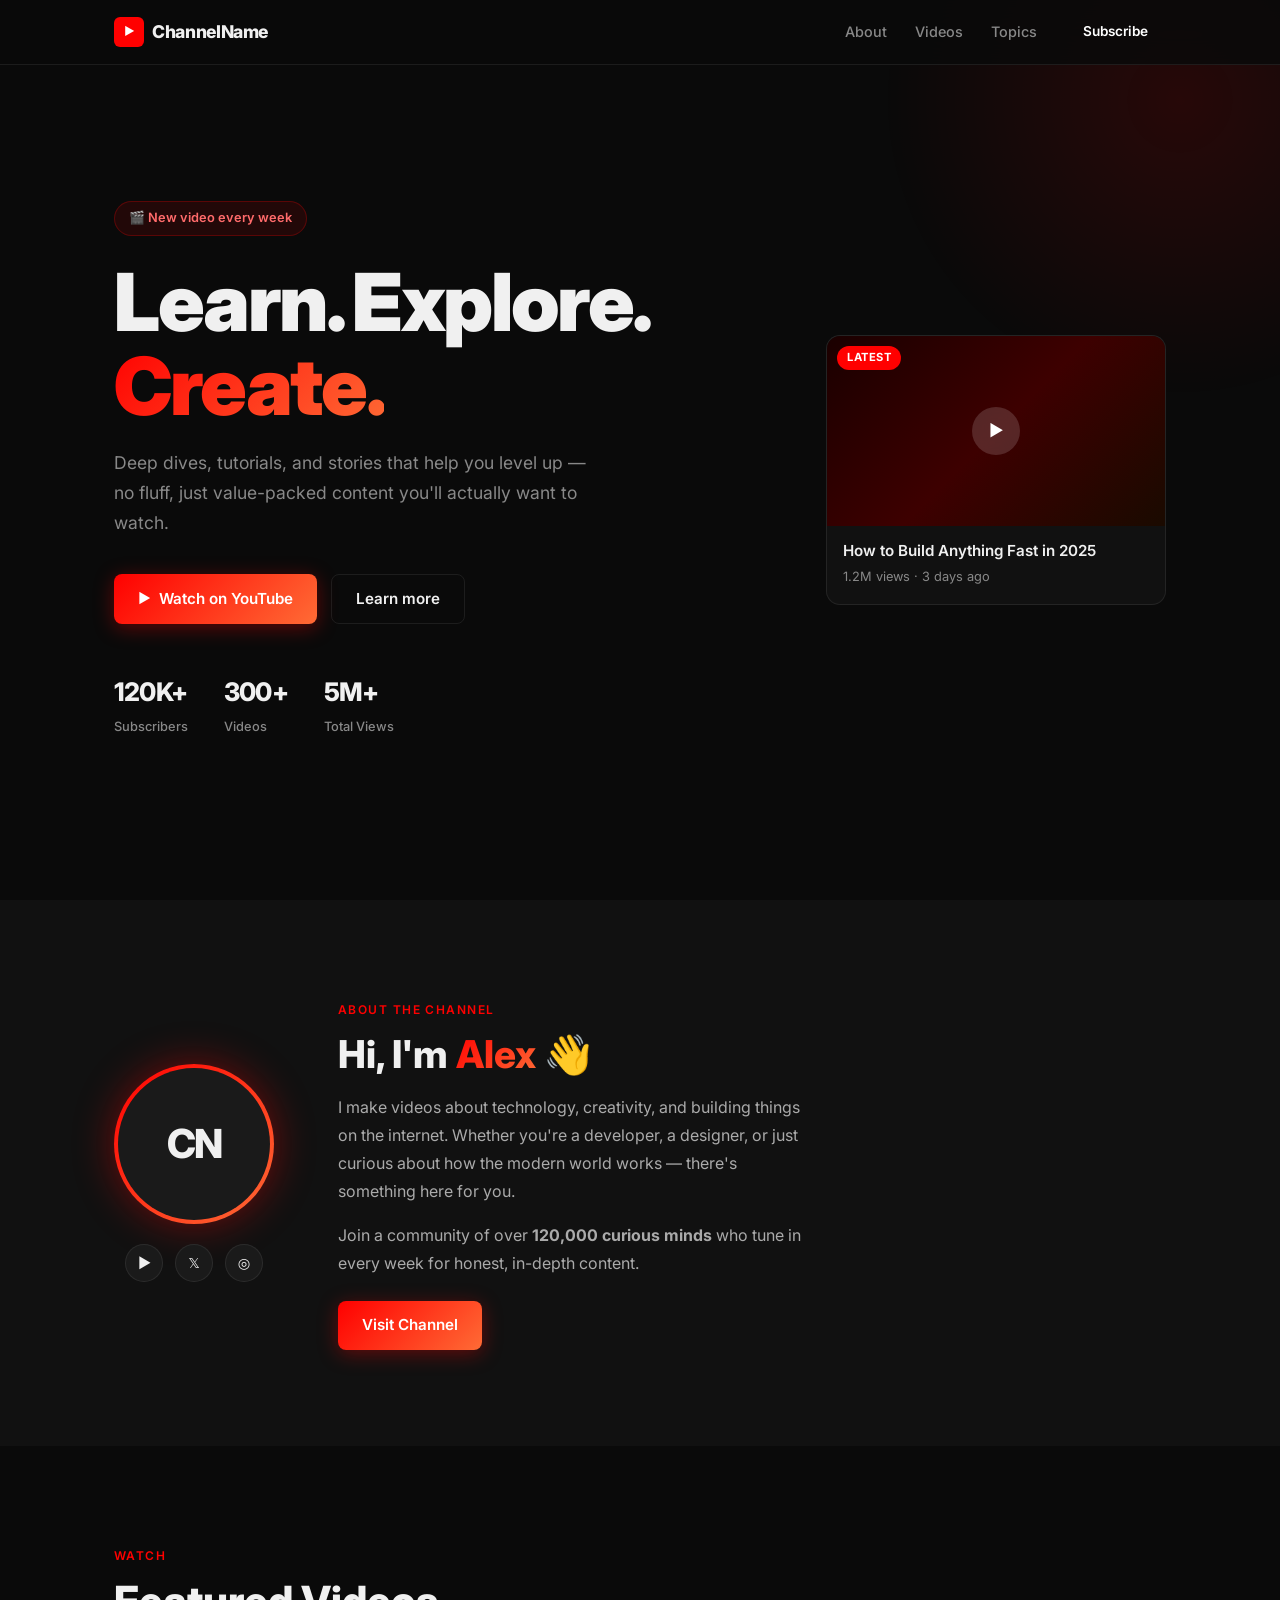
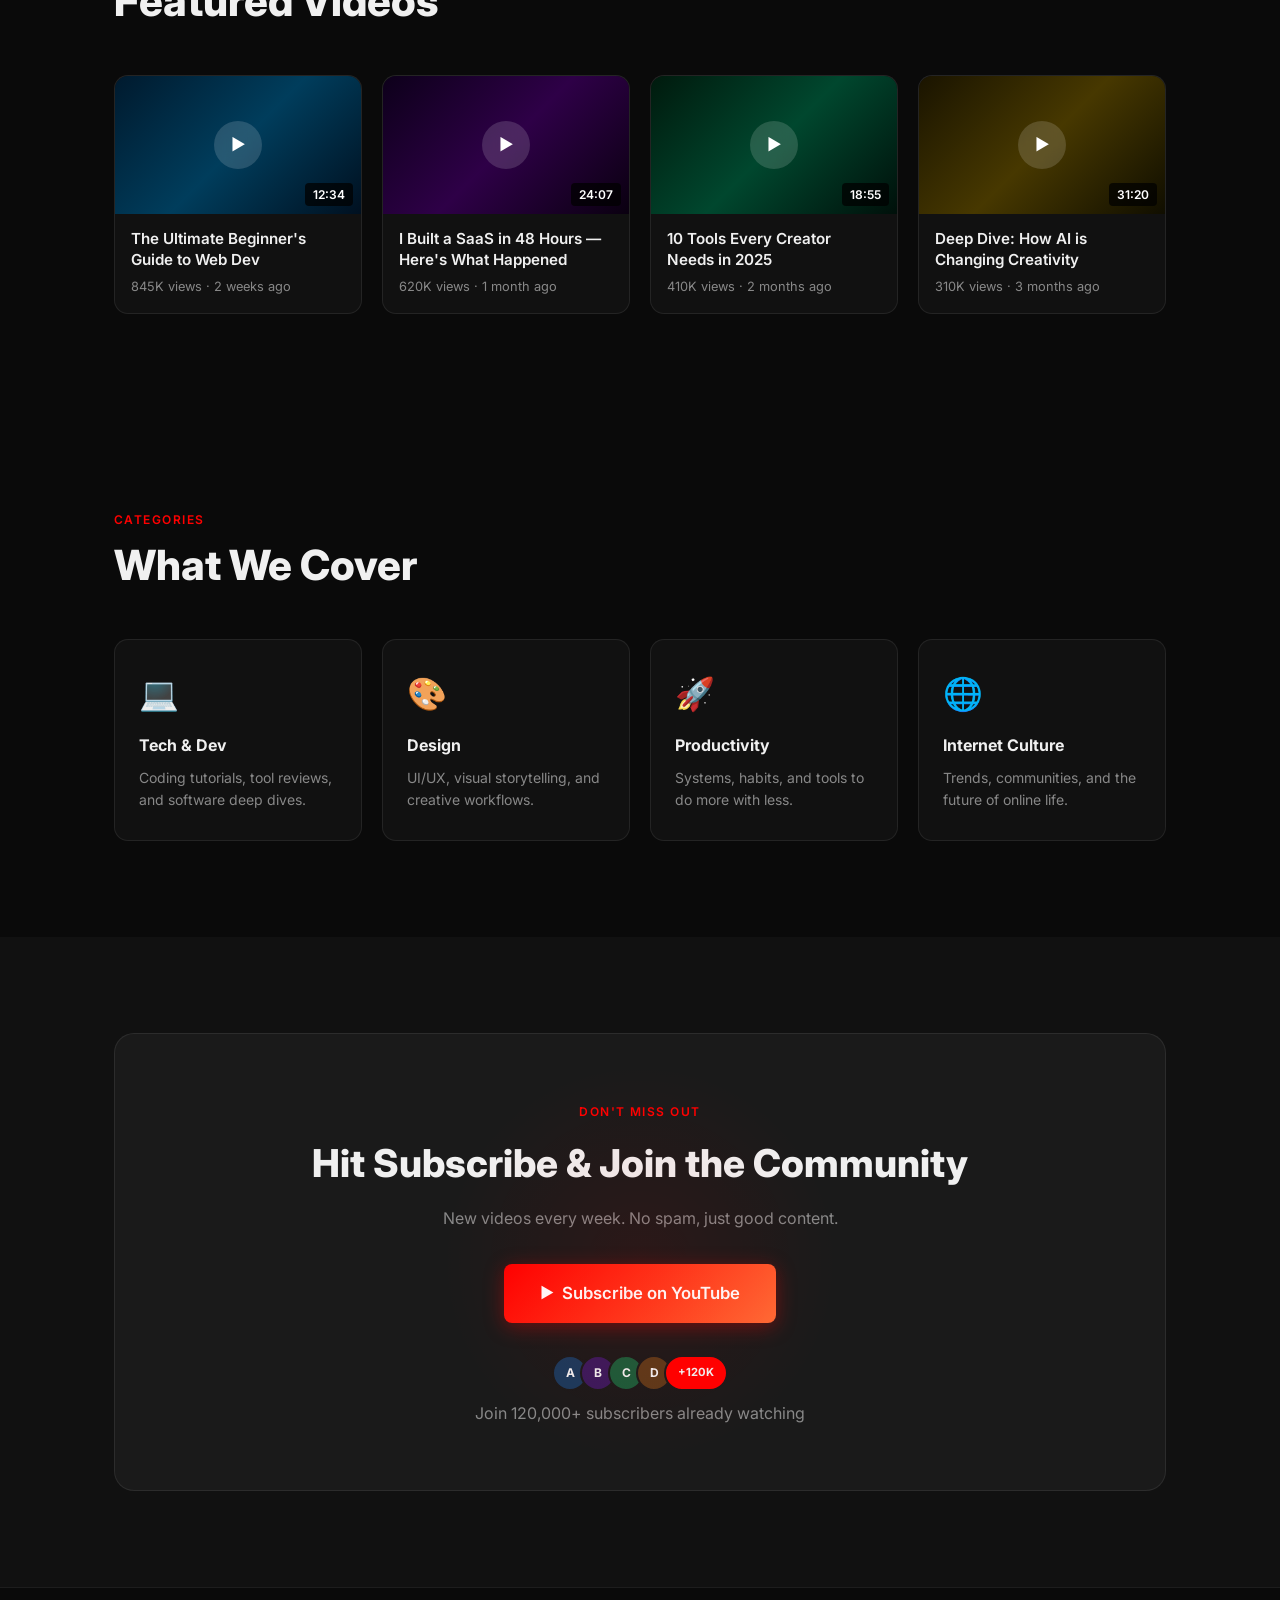
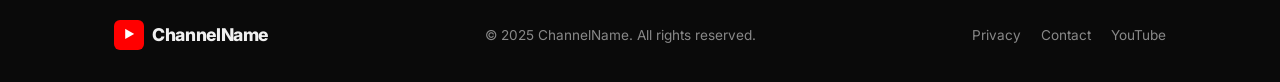
==== index.html @ 0cd90f62 "Add YouTube channel landing page Full landing page with hero, about, featured videos, topics, and su" ====
<!DOCTYPE html>
<html lang="en">
<head>
  <meta charset="UTF-8" />
  <meta name="viewport" content="width=device-width, initial-scale=1.0" />
  <title>ChannelName — YouTube</title>
  <link rel="stylesheet" href="style.css" />
  <link rel="preconnect" href="https://fonts.googleapis.com" />
  <link rel="preconnect" href="https://fonts.gstatic.com" crossorigin />
  <link href="https://fonts.googleapis.com/css2?family=Inter:wght@400;500;600;700;800;900&display=swap" rel="stylesheet" />
</head>
<body>

  <!-- NAV -->
  <header class="nav">
    <div class="nav__inner">
      <a href="#" class="nav__logo">
        <span class="logo-icon">▶</span>
        ChannelName
      </a>
      <nav class="nav__links">
        <a href="#about">About</a>
        <a href="#videos">Videos</a>
        <a href="#topics">Topics</a>
        <a href="#subscribe" class="btn btn--sm">Subscribe</a>
      </nav>
      <button class="nav__burger" aria-label="Toggle menu">&#9776;</button>
    </div>
  </header>

  <!-- HERO -->
  <section class="hero">
    <div class="hero__bg"></div>
    <div class="hero__content">
      <div class="hero__badge">🎬 New video every week</div>
      <h1 class="hero__title">
        Learn. Explore.<br />
        <span class="gradient-text">Create.</span>
      </h1>
      <p class="hero__sub">
        Deep dives, tutorials, and stories that help you level up — no fluff,
        just value-packed content you'll actually want to watch.
      </p>
      <div class="hero__actions">
        <a href="https://www.youtube.com/@yourchannel" target="_blank" rel="noopener" class="btn btn--primary">
          <span class="yt-icon">▶</span> Watch on YouTube
        </a>
        <a href="#about" class="btn btn--ghost">Learn more</a>
      </div>
      <div class="hero__stats">
        <div class="stat">
          <span class="stat__num">120K+</span>
          <span class="stat__label">Subscribers</span>
        </div>
        <div class="stat">
          <span class="stat__num">300+</span>
          <span class="stat__label">Videos</span>
        </div>
        <div class="stat">
          <span class="stat__num">5M+</span>
          <span class="stat__label">Total Views</span>
        </div>
      </div>
    </div>
    <div class="hero__visual">
      <div class="video-card featured">
        <div class="video-card__thumb">
          <div class="play-btn">▶</div>
          <span class="video-card__badge">Latest</span>
        </div>
        <div class="video-card__info">
          <p class="video-card__title">How to Build Anything Fast in 2025</p>
          <p class="video-card__meta">1.2M views · 3 days ago</p>
        </div>
      </div>
    </div>
  </section>

  <!-- ABOUT -->
  <section class="about section" id="about">
    <div class="container">
      <div class="about__grid">
        <div class="about__avatar">
          <div class="avatar-ring">
            <div class="avatar-img">CN</div>
          </div>
          <div class="about__socials">
            <a href="#" aria-label="YouTube">▶</a>
            <a href="#" aria-label="Twitter">𝕏</a>
            <a href="#" aria-label="Instagram">◎</a>
          </div>
        </div>
        <div class="about__text">
          <span class="section-label">About the Channel</span>
          <h2>Hi, I'm <span class="gradient-text">Alex</span> 👋</h2>
          <p>
            I make videos about technology, creativity, and building things on
            the internet. Whether you're a developer, a designer, or just
            curious about how the modern world works — there's something here
            for you.
          </p>
          <p>
            Join a community of over <strong>120,000 curious minds</strong> who
            tune in every week for honest, in-depth content.
          </p>
          <a href="https://www.youtube.com/@yourchannel" target="_blank" rel="noopener" class="btn btn--primary">
            Visit Channel
          </a>
        </div>
      </div>
    </div>
  </section>

  <!-- FEATURED VIDEOS -->
  <section class="videos section" id="videos">
    <div class="container">
      <span class="section-label">Watch</span>
      <h2 class="section-title">Featured Videos</h2>
      <div class="videos__grid">

        <div class="video-card">
          <div class="video-card__thumb thumb--1">
            <div class="play-btn">▶</div>
            <span class="video-card__duration">12:34</span>
          </div>
          <div class="video-card__info">
            <p class="video-card__title">The Ultimate Beginner's Guide to Web Dev</p>
            <p class="video-card__meta">845K views · 2 weeks ago</p>
          </div>
        </div>

        <div class="video-card">
          <div class="video-card__thumb thumb--2">
            <div class="play-btn">▶</div>
            <span class="video-card__duration">24:07</span>
          </div>
          <div class="video-card__info">
            <p class="video-card__title">I Built a SaaS in 48 Hours — Here's What Happened</p>
            <p class="video-card__meta">620K views · 1 month ago</p>
          </div>
        </div>

        <div class="video-card">
          <div class="video-card__thumb thumb--3">
            <div class="play-btn">▶</div>
            <span class="video-card__duration">18:55</span>
          </div>
          <div class="video-card__info">
            <p class="video-card__title">10 Tools Every Creator Needs in 2025</p>
            <p class="video-card__meta">410K views · 2 months ago</p>
          </div>
        </div>

        <div class="video-card">
          <div class="video-card__thumb thumb--4">
            <div class="play-btn">▶</div>
            <span class="video-card__duration">31:20</span>
          </div>
          <div class="video-card__info">
            <p class="video-card__title">Deep Dive: How AI is Changing Creativity</p>
            <p class="video-card__meta">310K views · 3 months ago</p>
          </div>
        </div>

      </div>
    </div>
  </section>

  <!-- TOPICS -->
  <section class="topics section" id="topics">
    <div class="container">
      <span class="section-label">Categories</span>
      <h2 class="section-title">What We Cover</h2>
      <div class="topics__grid">
        <div class="topic-card">
          <span class="topic-icon">💻</span>
          <h3>Tech & Dev</h3>
          <p>Coding tutorials, tool reviews, and software deep dives.</p>
        </div>
        <div class="topic-card">
          <span class="topic-icon">🎨</span>
          <h3>Design</h3>
          <p>UI/UX, visual storytelling, and creative workflows.</p>
        </div>
        <div class="topic-card">
          <span class="topic-icon">🚀</span>
          <h3>Productivity</h3>
          <p>Systems, habits, and tools to do more with less.</p>
        </div>
        <div class="topic-card">
          <span class="topic-icon">🌐</span>
          <h3>Internet Culture</h3>
          <p>Trends, communities, and the future of online life.</p>
        </div>
      </div>
    </div>
  </section>

  <!-- SUBSCRIBE CTA -->
  <section class="subscribe section" id="subscribe">
    <div class="container">
      <div class="subscribe__box">
        <div class="subscribe__glow"></div>
        <span class="section-label">Don't miss out</span>
        <h2>Hit Subscribe &amp; Join the Community</h2>
        <p>New videos every week. No spam, just good content.</p>
        <a href="https://www.youtube.com/@yourchannel" target="_blank" rel="noopener" class="btn btn--primary btn--lg">
          <span class="yt-icon">▶</span> Subscribe on YouTube
        </a>
        <div class="subscribe__avatars">
          <div class="sub-avatar">A</div>
          <div class="sub-avatar">B</div>
          <div class="sub-avatar">C</div>
          <div class="sub-avatar">D</div>
          <div class="sub-avatar">+120K</div>
        </div>
        <p class="subscribe__social-proof">Join 120,000+ subscribers already watching</p>
      </div>
    </div>
  </section>

  <!-- FOOTER -->
  <footer class="footer">
    <div class="container footer__inner">
      <a href="#" class="nav__logo">
        <span class="logo-icon">▶</span>
        ChannelName
      </a>
      <p class="footer__copy">© 2025 ChannelName. All rights reserved.</p>
      <div class="footer__links">
        <a href="#">Privacy</a>
        <a href="#">Contact</a>
        <a href="https://www.youtube.com/@yourchannel" target="_blank" rel="noopener">YouTube</a>
      </div>
    </div>
  </footer>

  <script src="script.js"></script>
</body>
</html>
---- style.css ----
/* =============================================
   RESET & BASE
   ============================================= */
*, *::before, *::after { box-sizing: border-box; margin: 0; padding: 0; }

:root {
  --red: #ff0000;
  --red-dark: #cc0000;
  --bg: #0a0a0a;
  --bg2: #111111;
  --bg3: #1a1a1a;
  --border: rgba(255,255,255,0.08);
  --text: #f0f0f0;
  --muted: #888;
  --grad: linear-gradient(135deg, #ff0000 0%, #ff6b35 100%);
  --radius: 14px;
  --transition: 0.25s ease;
}

html { scroll-behavior: smooth; }

body {
  font-family: 'Inter', system-ui, -apple-system, sans-serif;
  background: var(--bg);
  color: var(--text);
  line-height: 1.6;
  overflow-x: hidden;
}

a { color: inherit; text-decoration: none; }

img { max-width: 100%; }

/* =============================================
   UTILITIES
   ============================================= */
.container {
  max-width: 1100px;
  margin: 0 auto;
  padding: 0 24px;
}

.section { padding: 96px 0; }

.section-label {
  display: inline-block;
  font-size: 0.75rem;
  font-weight: 600;
  letter-spacing: 0.12em;
  text-transform: uppercase;
  color: var(--red);
  margin-bottom: 12px;
}

.section-title {
  font-size: clamp(1.8rem, 4vw, 2.6rem);
  font-weight: 800;
  margin-bottom: 48px;
  line-height: 1.2;
}

.gradient-text {
  background: var(--grad);
  -webkit-background-clip: text;
  -webkit-text-fill-color: transparent;
  background-clip: text;
}

/* =============================================
   BUTTONS
   ============================================= */
.btn {
  display: inline-flex;
  align-items: center;
  gap: 8px;
  padding: 12px 24px;
  border-radius: 8px;
  font-size: 0.95rem;
  font-weight: 600;
  cursor: pointer;
  transition: all var(--transition);
  border: none;
  white-space: nowrap;
}

.btn--sm { padding: 8px 18px; font-size: 0.85rem; }
.btn--lg { padding: 16px 36px; font-size: 1.05rem; }

.btn--primary {
  background: var(--grad);
  color: #fff;
  box-shadow: 0 4px 20px rgba(255,0,0,0.35);
}
.btn--primary:hover {
  transform: translateY(-2px);
  box-shadow: 0 8px 28px rgba(255,0,0,0.5);
}

.btn--ghost {
  background: transparent;
  color: var(--text);
  border: 1px solid var(--border);
}
.btn--ghost:hover {
  background: var(--bg3);
  border-color: rgba(255,255,255,0.2);
}

.yt-icon { font-size: 0.9em; }

/* =============================================
   NAV
   ============================================= */
.nav {
  position: fixed;
  top: 0; left: 0; right: 0;
  z-index: 100;
  background: rgba(10,10,10,0.85);
  backdrop-filter: blur(16px);
  border-bottom: 1px solid var(--border);
}

.nav__inner {
  max-width: 1100px;
  margin: 0 auto;
  padding: 0 24px;
  height: 64px;
  display: flex;
  align-items: center;
  justify-content: space-between;
}

.nav__logo {
  display: flex;
  align-items: center;
  gap: 8px;
  font-size: 1.1rem;
  font-weight: 800;
  letter-spacing: -0.02em;
}

.logo-icon {
  display: inline-flex;
  align-items: center;
  justify-content: center;
  width: 30px; height: 30px;
  background: var(--red);
  border-radius: 6px;
  font-size: 0.7rem;
  color: #fff;
}

.nav__links {
  display: flex;
  align-items: center;
  gap: 28px;
  font-size: 0.9rem;
  font-weight: 500;
}

.nav__links a:not(.btn) {
  color: var(--muted);
  transition: color var(--transition);
}
.nav__links a:not(.btn):hover { color: var(--text); }

.nav__burger {
  display: none;
  background: none;
  border: none;
  color: var(--text);
  font-size: 1.4rem;
  cursor: pointer;
}

/* =============================================
   HERO
   ============================================= */
.hero {
  min-height: 100vh;
  display: flex;
  align-items: center;
  padding: 120px 24px 80px;
  max-width: 1100px;
  margin: 0 auto;
  gap: 48px;
  position: relative;
}

.hero__bg {
  position: fixed;
  top: -200px; right: -200px;
  width: 600px; height: 600px;
  background: radial-gradient(circle, rgba(255,0,0,0.12) 0%, transparent 70%);
  pointer-events: none;
  z-index: 0;
}

.hero__content {
  flex: 1;
  position: relative;
  z-index: 1;
}

.hero__badge {
  display: inline-flex;
  align-items: center;
  gap: 6px;
  background: rgba(255,0,0,0.1);
  border: 1px solid rgba(255,0,0,0.25);
  color: #ff6b6b;
  font-size: 0.8rem;
  font-weight: 600;
  padding: 6px 14px;
  border-radius: 100px;
  margin-bottom: 24px;
}

.hero__title {
  font-size: clamp(2.8rem, 7vw, 5rem);
  font-weight: 900;
  line-height: 1.05;
  letter-spacing: -0.03em;
  margin-bottom: 20px;
}

.hero__sub {
  font-size: 1.1rem;
  color: var(--muted);
  max-width: 480px;
  margin-bottom: 36px;
  line-height: 1.7;
}

.hero__actions {
  display: flex;
  gap: 14px;
  flex-wrap: wrap;
  margin-bottom: 48px;
}

.hero__stats {
  display: flex;
  gap: 36px;
}

.stat__num {
  display: block;
  font-size: 1.6rem;
  font-weight: 800;
  letter-spacing: -0.03em;
}
.stat__label {
  font-size: 0.8rem;
  color: var(--muted);
  font-weight: 500;
}

.hero__visual {
  flex: 0 0 340px;
  position: relative;
  z-index: 1;
}

/* =============================================
   VIDEO CARDS
   ============================================= */
.video-card {
  background: var(--bg2);
  border: 1px solid var(--border);
  border-radius: var(--radius);
  overflow: hidden;
  transition: transform var(--transition), box-shadow var(--transition);
  cursor: pointer;
}

.video-card:hover {
  transform: translateY(-4px);
  box-shadow: 0 16px 40px rgba(0,0,0,0.5);
}

.video-card__thumb {
  aspect-ratio: 16/9;
  background: var(--bg3);
  position: relative;
  display: flex;
  align-items: center;
  justify-content: center;
  overflow: hidden;
}

/* Gradient placeholder thumbnails */
.video-card.featured .video-card__thumb {
  background: linear-gradient(135deg, #1a0000 0%, #3d0000 50%, #1a0a00 100%);
}
.thumb--1 { background: linear-gradient(135deg, #001a2e 0%, #003d5c 50%, #001020 100%); }
.thumb--2 { background: linear-gradient(135deg, #0d001a 0%, #2e0047 50%, #0a0010 100%); }
.thumb--3 { background: linear-gradient(135deg, #001a0d 0%, #00472e 50%, #00100a 100%); }
.thumb--4 { background: linear-gradient(135deg, #1a1400 0%, #473800 50%, #100e00 100%); }

.play-btn {
  width: 48px; height: 48px;
  background: rgba(255,255,255,0.15);
  backdrop-filter: blur(8px);
  border-radius: 50%;
  display: flex;
  align-items: center;
  justify-content: center;
  font-size: 1rem;
  color: #fff;
  transition: background var(--transition), transform var(--transition);
}

.video-card:hover .play-btn {
  background: var(--red);
  transform: scale(1.1);
}

.video-card__badge {
  position: absolute;
  top: 10px; left: 10px;
  background: var(--red);
  color: #fff;
  font-size: 0.7rem;
  font-weight: 700;
  padding: 3px 10px;
  border-radius: 100px;
  text-transform: uppercase;
  letter-spacing: 0.05em;
}

.video-card__duration {
  position: absolute;
  bottom: 8px; right: 8px;
  background: rgba(0,0,0,0.75);
  color: #fff;
  font-size: 0.75rem;
  font-weight: 600;
  padding: 2px 8px;
  border-radius: 4px;
}

.video-card__info { padding: 14px 16px 16px; }

.video-card__title {
  font-size: 0.95rem;
  font-weight: 600;
  line-height: 1.4;
  margin-bottom: 6px;
}

.video-card__meta {
  font-size: 0.8rem;
  color: var(--muted);
}

/* =============================================
   VIDEOS GRID
   ============================================= */
.videos__grid {
  display: grid;
  grid-template-columns: repeat(auto-fill, minmax(240px, 1fr));
  gap: 20px;
}

/* =============================================
   ABOUT
   ============================================= */
.about { background: var(--bg2); }

.about__grid {
  display: flex;
  gap: 64px;
  align-items: center;
}

.about__avatar {
  flex: 0 0 auto;
  display: flex;
  flex-direction: column;
  align-items: center;
  gap: 20px;
}

.avatar-ring {
  width: 160px; height: 160px;
  border-radius: 50%;
  background: var(--grad);
  padding: 4px;
  box-shadow: 0 0 40px rgba(255,0,0,0.4);
}

.avatar-img {
  width: 100%; height: 100%;
  border-radius: 50%;
  background: var(--bg3);
  display: flex;
  align-items: center;
  justify-content: center;
  font-size: 2.5rem;
  font-weight: 800;
  letter-spacing: -0.05em;
}

.about__socials {
  display: flex;
  gap: 12px;
}

.about__socials a {
  width: 38px; height: 38px;
  border-radius: 50%;
  background: var(--bg3);
  border: 1px solid var(--border);
  display: flex;
  align-items: center;
  justify-content: center;
  font-size: 0.9rem;
  transition: all var(--transition);
}
.about__socials a:hover {
  background: var(--red);
  border-color: var(--red);
}

.about__text h2 {
  font-size: clamp(1.8rem, 3.5vw, 2.4rem);
  font-weight: 800;
  margin-bottom: 16px;
  line-height: 1.2;
}

.about__text p {
  color: #aaa;
  margin-bottom: 16px;
  max-width: 480px;
  line-height: 1.75;
}

.about__text .btn { margin-top: 8px; }

/* =============================================
   TOPICS
   ============================================= */
.topics__grid {
  display: grid;
  grid-template-columns: repeat(auto-fill, minmax(220px, 1fr));
  gap: 20px;
}

.topic-card {
  background: var(--bg2);
  border: 1px solid var(--border);
  border-radius: var(--radius);
  padding: 28px 24px;
  transition: all var(--transition);
}

.topic-card:hover {
  border-color: rgba(255,0,0,0.3);
  background: rgba(255,0,0,0.04);
  transform: translateY(-3px);
}

.topic-icon {
  display: block;
  font-size: 2rem;
  margin-bottom: 14px;
}

.topic-card h3 {
  font-size: 1rem;
  font-weight: 700;
  margin-bottom: 8px;
}

.topic-card p {
  font-size: 0.875rem;
  color: var(--muted);
  line-height: 1.6;
}

/* =============================================
   SUBSCRIBE
   ============================================= */
.subscribe { background: var(--bg2); }

.subscribe__box {
  position: relative;
  background: var(--bg3);
  border: 1px solid var(--border);
  border-radius: 20px;
  padding: 64px 48px;
  text-align: center;
  overflow: hidden;
}

.subscribe__glow {
  position: absolute;
  top: 50%; left: 50%;
  transform: translate(-50%, -50%);
  width: 400px; height: 400px;
  background: radial-gradient(circle, rgba(255,0,0,0.08) 0%, transparent 70%);
  pointer-events: none;
}

.subscribe__box h2 {
  font-size: clamp(1.6rem, 3.5vw, 2.4rem);
  font-weight: 800;
  margin-bottom: 12px;
}

.subscribe__box p {
  color: var(--muted);
  margin-bottom: 32px;
  font-size: 1rem;
}

.subscribe__avatars {
  display: flex;
  align-items: center;
  justify-content: center;
  gap: -8px;
  margin-top: 32px;
  margin-bottom: 10px;
}

.sub-avatar {
  width: 36px; height: 36px;
  border-radius: 50%;
  background: var(--bg2);
  border: 2px solid var(--bg3);
  display: flex;
  align-items: center;
  justify-content: center;
  font-size: 0.75rem;
  font-weight: 700;
  margin-left: -8px;
}

.sub-avatar:first-child { margin-left: 0; }
.sub-avatar:nth-child(1) { background: #1a3a5c; }
.sub-avatar:nth-child(2) { background: #3a1a5c; }
.sub-avatar:nth-child(3) { background: #1a5c3a; }
.sub-avatar:nth-child(4) { background: #5c3a1a; }
.sub-avatar:last-child {
  width: auto;
  padding: 0 12px;
  border-radius: 100px;
  background: var(--red);
  font-size: 0.7rem;
}

.subscribe__social-proof {
  font-size: 0.85rem;
  color: var(--muted);
  margin-bottom: 0 !important;
}

/* =============================================
   FOOTER
   ============================================= */
.footer {
  border-top: 1px solid var(--border);
  padding: 32px 0;
}

.footer__inner {
  display: flex;
  align-items: center;
  justify-content: space-between;
  gap: 20px;
  flex-wrap: wrap;
}

.footer__copy {
  font-size: 0.85rem;
  color: var(--muted);
}

.footer__links {
  display: flex;
  gap: 20px;
  font-size: 0.85rem;
  color: var(--muted);
}

.footer__links a:hover { color: var(--text); }

/* =============================================
   RESPONSIVE
   ============================================= */
@media (max-width: 768px) {
  .nav__links { display: none; }
  .nav__burger { display: block; }
  .nav__links.open {
    display: flex;
    flex-direction: column;
    position: absolute;
    top: 64px; left: 0; right: 0;
    background: var(--bg2);
    border-bottom: 1px solid var(--border);
    padding: 20px 24px;
    gap: 16px;
  }

  .hero {
    flex-direction: column;
    text-align: center;
    padding-top: 100px;
  }
  .hero__sub { margin: 0 auto 36px; }
  .hero__actions { justify-content: center; }
  .hero__stats { justify-content: center; }
  .hero__visual { width: 100%; }
  .hero__bg { display: none; }

  .about__grid { flex-direction: column; text-align: center; }
  .about__text p { margin: 0 auto 16px; }
  .about__text .btn { display: inline-flex; }

  .subscribe__box { padding: 40px 24px; }

  .footer__inner { flex-direction: column; text-align: center; }
}

@media (max-width: 480px) {
  .section { padding: 64px 0; }
  .hero__stats { gap: 20px; }
  .stat__num { font-size: 1.3rem; }
}
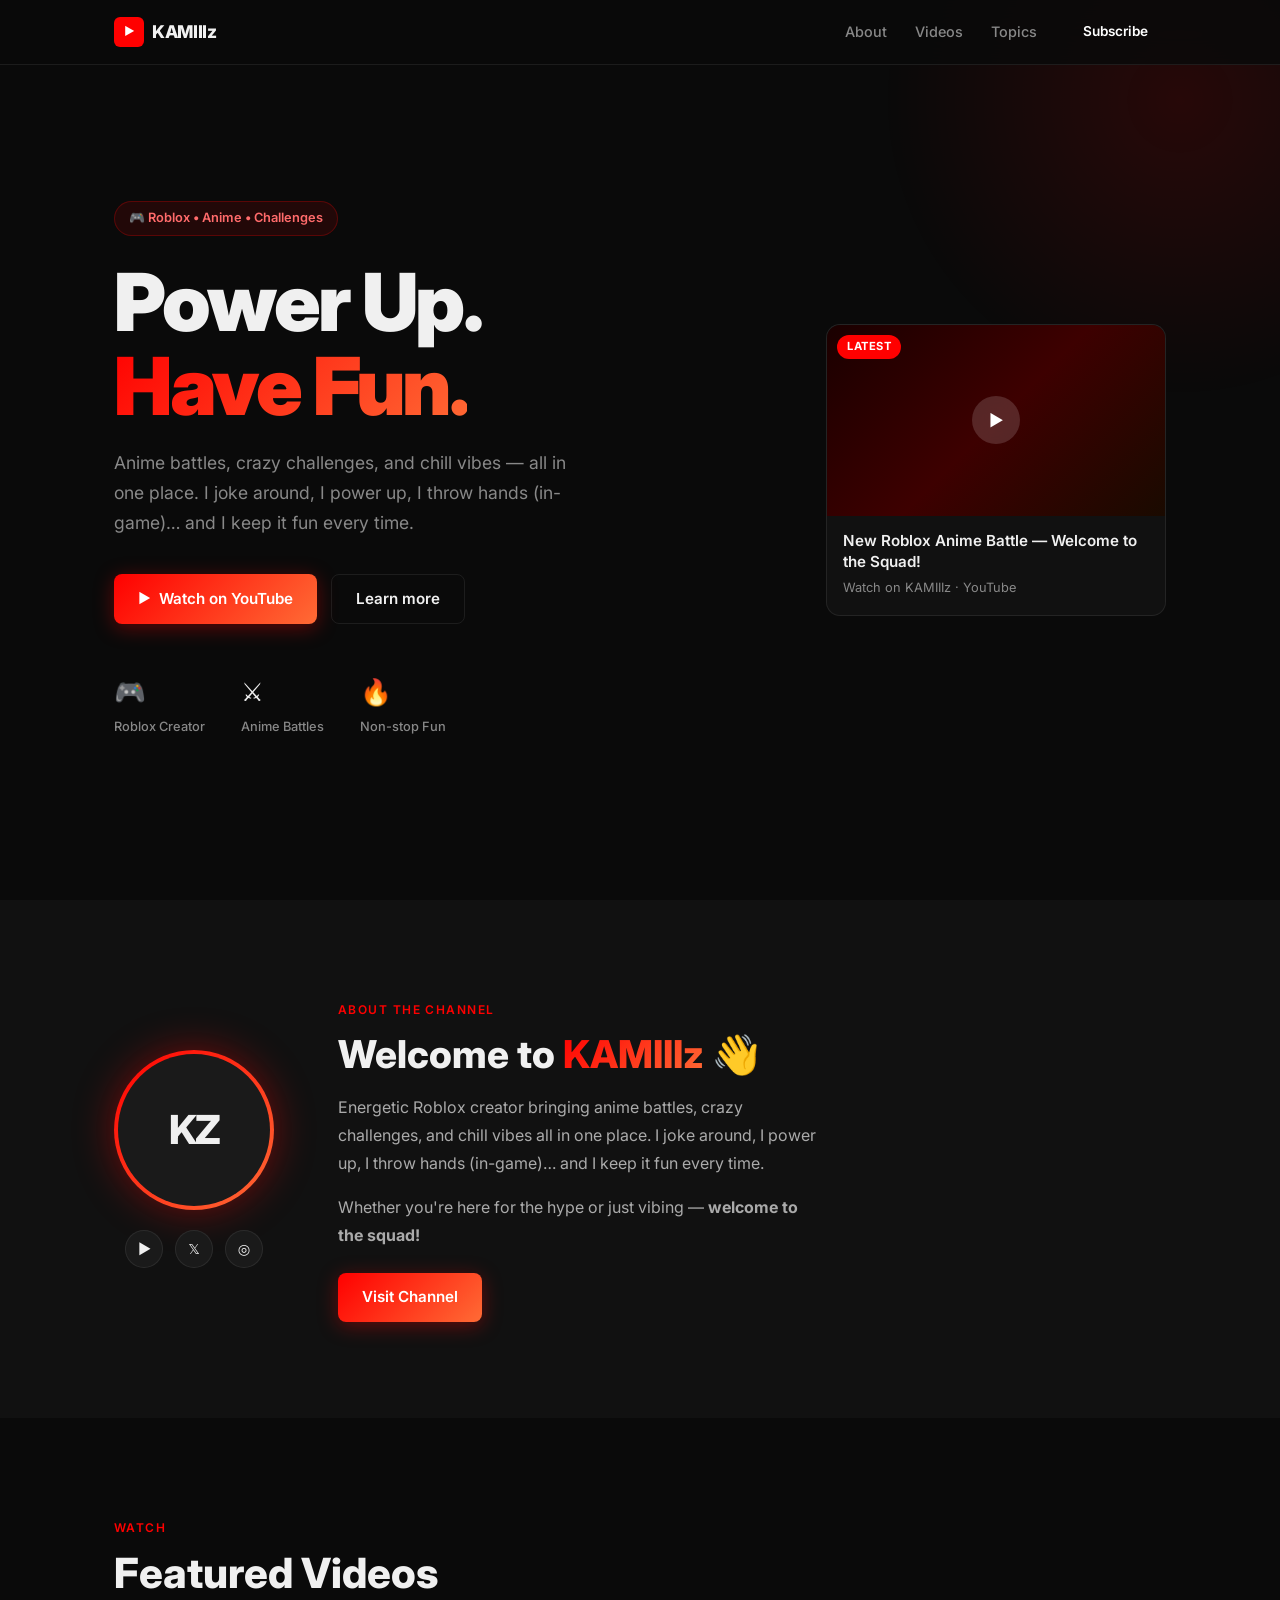
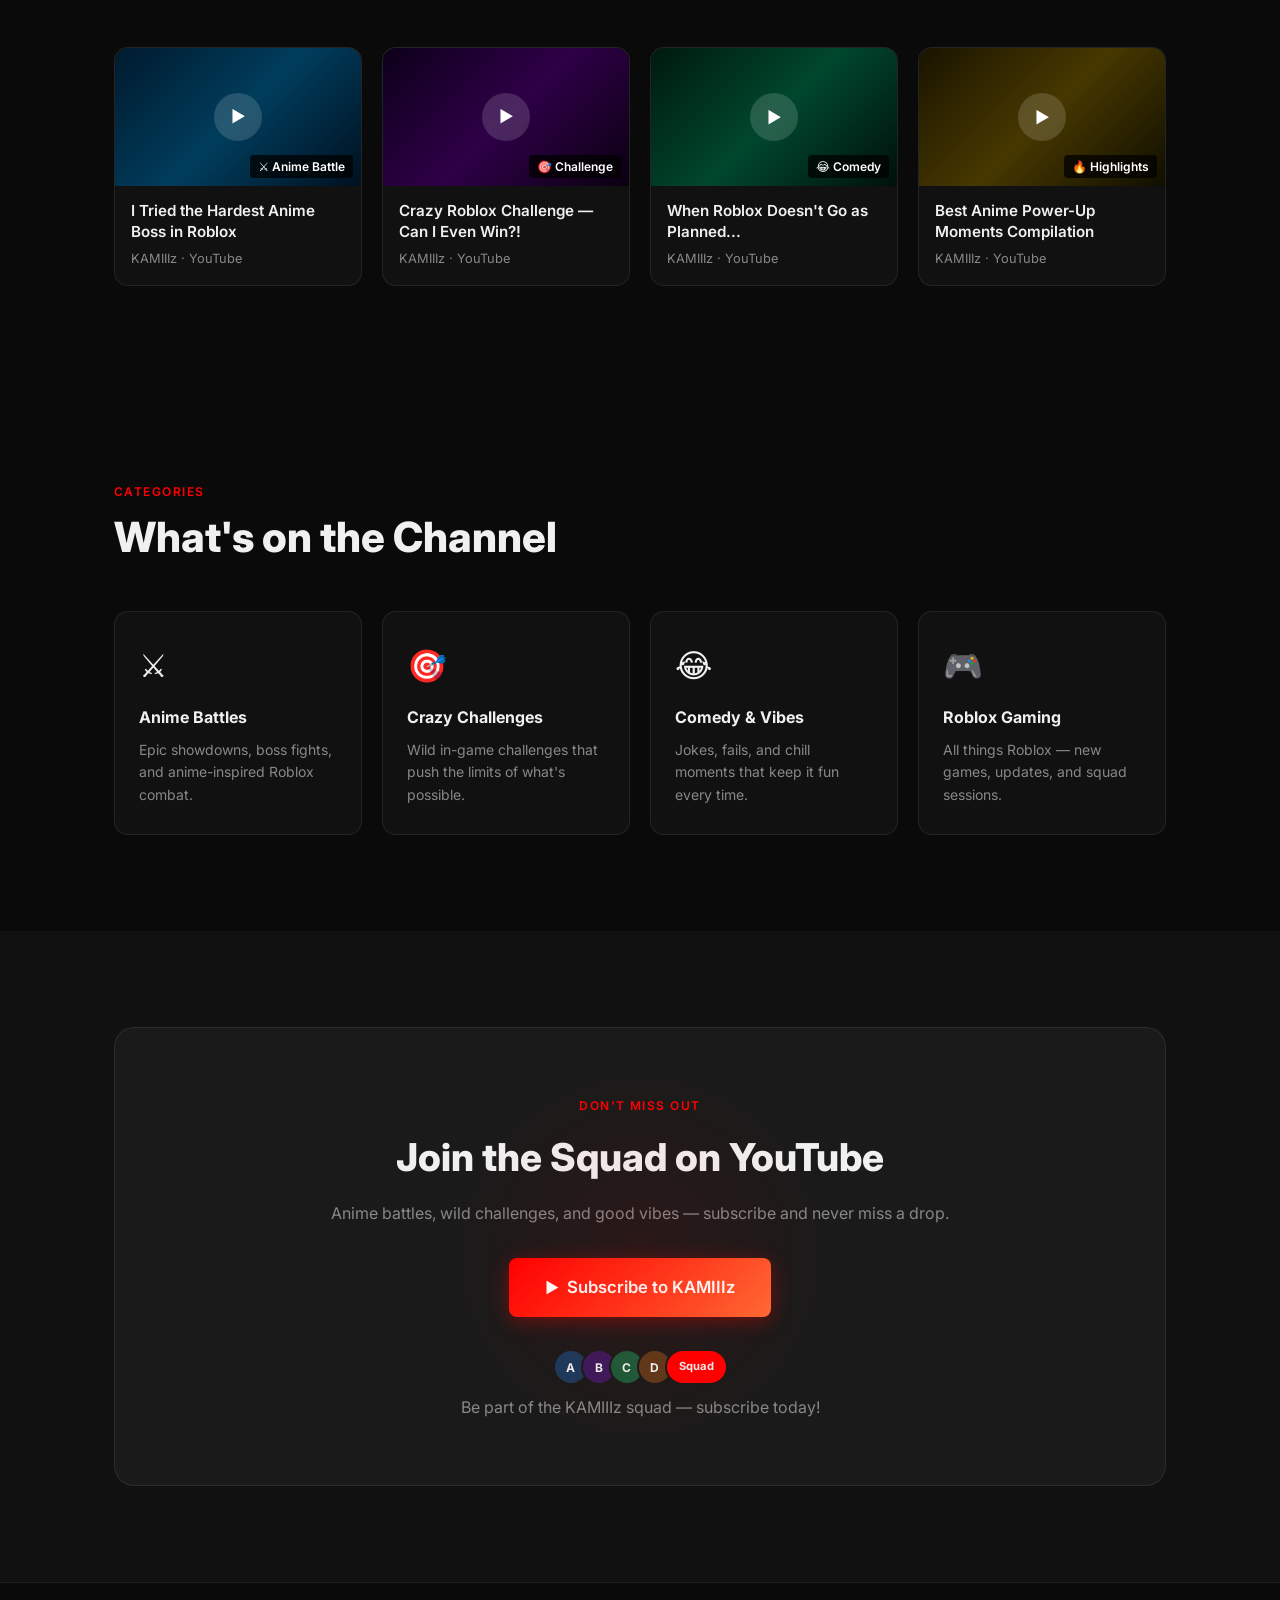
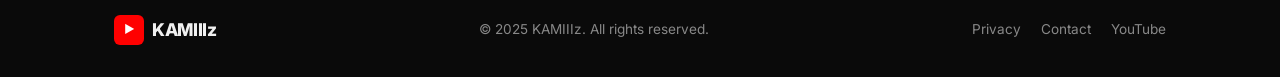
==== commit 1106301d: "Update channel to KAMIIIz with real bio and content Replace all placeholder content with KAMIIIz bra" ====
--- a/index.html
+++ b/index.html
@@ -3,7 +3,7 @@
 <head>
   <meta charset="UTF-8" />
   <meta name="viewport" content="width=device-width, initial-scale=1.0" />
-  <title>ChannelName — YouTube</title>
+  <title>KAMIIIz — YouTube</title>
   <link rel="stylesheet" href="style.css" />
   <link rel="preconnect" href="https://fonts.googleapis.com" />
   <link rel="preconnect" href="https://fonts.gstatic.com" crossorigin />
@@ -16,7 +16,7 @@
     <div class="nav__inner">
       <a href="#" class="nav__logo">
         <span class="logo-icon">▶</span>
-        ChannelName
+        KAMIIIz
       </a>
       <nav class="nav__links">
         <a href="#about">About</a>
@@ -32,33 +32,33 @@
   <section class="hero">
     <div class="hero__bg"></div>
     <div class="hero__content">
-      <div class="hero__badge">🎬 New video every week</div>
+      <div class="hero__badge">🎮 Roblox • Anime • Challenges</div>
       <h1 class="hero__title">
-        Learn. Explore.<br />
-        <span class="gradient-text">Create.</span>
+        Power Up.<br />
+        <span class="gradient-text">Have Fun.</span>
       </h1>
       <p class="hero__sub">
-        Deep dives, tutorials, and stories that help you level up — no fluff,
-        just value-packed content you'll actually want to watch.
+        Anime battles, crazy challenges, and chill vibes — all in one place.
+        I joke around, I power up, I throw hands (in-game)… and I keep it fun every time.
       </p>
       <div class="hero__actions">
-        <a href="https://www.youtube.com/@yourchannel" target="_blank" rel="noopener" class="btn btn--primary">
+        <a href="https://www.youtube.com/@KAMIIIz" target="_blank" rel="noopener" class="btn btn--primary">
           <span class="yt-icon">▶</span> Watch on YouTube
         </a>
         <a href="#about" class="btn btn--ghost">Learn more</a>
       </div>
       <div class="hero__stats">
         <div class="stat">
-          <span class="stat__num">120K+</span>
-          <span class="stat__label">Subscribers</span>
+          <span class="stat__num">🎮</span>
+          <span class="stat__label">Roblox Creator</span>
         </div>
         <div class="stat">
-          <span class="stat__num">300+</span>
-          <span class="stat__label">Videos</span>
+          <span class="stat__num">⚔️</span>
+          <span class="stat__label">Anime Battles</span>
         </div>
         <div class="stat">
-          <span class="stat__num">5M+</span>
-          <span class="stat__label">Total Views</span>
+          <span class="stat__num">🔥</span>
+          <span class="stat__label">Non-stop Fun</span>
         </div>
       </div>
     </div>
@@ -69,8 +69,8 @@
           <span class="video-card__badge">Latest</span>
         </div>
         <div class="video-card__info">
-          <p class="video-card__title">How to Build Anything Fast in 2025</p>
-          <p class="video-card__meta">1.2M views · 3 days ago</p>
+          <p class="video-card__title">New Roblox Anime Battle — Welcome to the Squad!</p>
+          <p class="video-card__meta">Watch on KAMIIIz · YouTube</p>
         </div>
       </div>
     </div>
@@ -82,28 +82,26 @@
       <div class="about__grid">
         <div class="about__avatar">
           <div class="avatar-ring">
-            <div class="avatar-img">CN</div>
+            <div class="avatar-img">KZ</div>
           </div>
           <div class="about__socials">
-            <a href="#" aria-label="YouTube">▶</a>
+            <a href="https://www.youtube.com/@KAMIIIz" target="_blank" rel="noopener" aria-label="YouTube">▶</a>
             <a href="#" aria-label="Twitter">𝕏</a>
             <a href="#" aria-label="Instagram">◎</a>
           </div>
         </div>
         <div class="about__text">
           <span class="section-label">About the Channel</span>
-          <h2>Hi, I'm <span class="gradient-text">Alex</span> 👋</h2>
+          <h2>Welcome to <span class="gradient-text">KAMIIIz</span> 👋</h2>
           <p>
-            I make videos about technology, creativity, and building things on
-            the internet. Whether you're a developer, a designer, or just
-            curious about how the modern world works — there's something here
-            for you.
+            Energetic Roblox creator bringing anime battles, crazy challenges, and chill vibes
+            all in one place. I joke around, I power up, I throw hands (in-game)… and I keep
+            it fun every time.
           </p>
           <p>
-            Join a community of over <strong>120,000 curious minds</strong> who
-            tune in every week for honest, in-depth content.
+            Whether you're here for the hype or just vibing — <strong>welcome to the squad!</strong>
           </p>
-          <a href="https://www.youtube.com/@yourchannel" target="_blank" rel="noopener" class="btn btn--primary">
+          <a href="https://www.youtube.com/@KAMIIIz" target="_blank" rel="noopener" class="btn btn--primary">
             Visit Channel
           </a>
         </div>
@@ -121,44 +119,44 @@
         <div class="video-card">
           <div class="video-card__thumb thumb--1">
             <div class="play-btn">▶</div>
-            <span class="video-card__duration">12:34</span>
-          </div>
-          <div class="video-card__info">
-            <p class="video-card__title">The Ultimate Beginner's Guide to Web Dev</p>
-            <p class="video-card__meta">845K views · 2 weeks ago</p>
+            <span class="video-card__duration">⚔️ Anime Battle</span>
+          </div>
+          <div class="video-card__info">
+            <p class="video-card__title">I Tried the Hardest Anime Boss in Roblox</p>
+            <p class="video-card__meta">KAMIIIz · YouTube</p>
           </div>
         </div>
 
         <div class="video-card">
           <div class="video-card__thumb thumb--2">
             <div class="play-btn">▶</div>
-            <span class="video-card__duration">24:07</span>
-          </div>
-          <div class="video-card__info">
-            <p class="video-card__title">I Built a SaaS in 48 Hours — Here's What Happened</p>
-            <p class="video-card__meta">620K views · 1 month ago</p>
+            <span class="video-card__duration">🎯 Challenge</span>
+          </div>
+          <div class="video-card__info">
+            <p class="video-card__title">Crazy Roblox Challenge — Can I Even Win?!</p>
+            <p class="video-card__meta">KAMIIIz · YouTube</p>
           </div>
         </div>
 
         <div class="video-card">
           <div class="video-card__thumb thumb--3">
             <div class="play-btn">▶</div>
-            <span class="video-card__duration">18:55</span>
-          </div>
-          <div class="video-card__info">
-            <p class="video-card__title">10 Tools Every Creator Needs in 2025</p>
-            <p class="video-card__meta">410K views · 2 months ago</p>
+            <span class="video-card__duration">😂 Comedy</span>
+          </div>
+          <div class="video-card__info">
+            <p class="video-card__title">When Roblox Doesn't Go as Planned...</p>
+            <p class="video-card__meta">KAMIIIz · YouTube</p>
           </div>
         </div>
 
         <div class="video-card">
           <div class="video-card__thumb thumb--4">
             <div class="play-btn">▶</div>
-            <span class="video-card__duration">31:20</span>
-          </div>
-          <div class="video-card__info">
-            <p class="video-card__title">Deep Dive: How AI is Changing Creativity</p>
-            <p class="video-card__meta">310K views · 3 months ago</p>
+            <span class="video-card__duration">🔥 Highlights</span>
+          </div>
+          <div class="video-card__info">
+            <p class="video-card__title">Best Anime Power-Up Moments Compilation</p>
+            <p class="video-card__meta">KAMIIIz · YouTube</p>
           </div>
         </div>
 
@@ -170,27 +168,27 @@
   <section class="topics section" id="topics">
     <div class="container">
       <span class="section-label">Categories</span>
-      <h2 class="section-title">What We Cover</h2>
+      <h2 class="section-title">What's on the Channel</h2>
       <div class="topics__grid">
         <div class="topic-card">
-          <span class="topic-icon">💻</span>
-          <h3>Tech & Dev</h3>
-          <p>Coding tutorials, tool reviews, and software deep dives.</p>
-        </div>
-        <div class="topic-card">
-          <span class="topic-icon">🎨</span>
-          <h3>Design</h3>
-          <p>UI/UX, visual storytelling, and creative workflows.</p>
-        </div>
-        <div class="topic-card">
-          <span class="topic-icon">🚀</span>
-          <h3>Productivity</h3>
-          <p>Systems, habits, and tools to do more with less.</p>
-        </div>
-        <div class="topic-card">
-          <span class="topic-icon">🌐</span>
-          <h3>Internet Culture</h3>
-          <p>Trends, communities, and the future of online life.</p>
+          <span class="topic-icon">⚔️</span>
+          <h3>Anime Battles</h3>
+          <p>Epic showdowns, boss fights, and anime-inspired Roblox combat.</p>
+        </div>
+        <div class="topic-card">
+          <span class="topic-icon">🎯</span>
+          <h3>Crazy Challenges</h3>
+          <p>Wild in-game challenges that push the limits of what's possible.</p>
+        </div>
+        <div class="topic-card">
+          <span class="topic-icon">😂</span>
+          <h3>Comedy & Vibes</h3>
+          <p>Jokes, fails, and chill moments that keep it fun every time.</p>
+        </div>
+        <div class="topic-card">
+          <span class="topic-icon">🎮</span>
+          <h3>Roblox Gaming</h3>
+          <p>All things Roblox — new games, updates, and squad sessions.</p>
         </div>
       </div>
     </div>
@@ -202,19 +200,19 @@
       <div class="subscribe__box">
         <div class="subscribe__glow"></div>
         <span class="section-label">Don't miss out</span>
-        <h2>Hit Subscribe &amp; Join the Community</h2>
-        <p>New videos every week. No spam, just good content.</p>
-        <a href="https://www.youtube.com/@yourchannel" target="_blank" rel="noopener" class="btn btn--primary btn--lg">
-          <span class="yt-icon">▶</span> Subscribe on YouTube
+        <h2>Join the Squad on YouTube</h2>
+        <p>Anime battles, wild challenges, and good vibes — subscribe and never miss a drop.</p>
+        <a href="https://www.youtube.com/@KAMIIIz" target="_blank" rel="noopener" class="btn btn--primary btn--lg">
+          <span class="yt-icon">▶</span> Subscribe to KAMIIIz
         </a>
         <div class="subscribe__avatars">
           <div class="sub-avatar">A</div>
           <div class="sub-avatar">B</div>
           <div class="sub-avatar">C</div>
           <div class="sub-avatar">D</div>
-          <div class="sub-avatar">+120K</div>
-        </div>
-        <p class="subscribe__social-proof">Join 120,000+ subscribers already watching</p>
+          <div class="sub-avatar">Squad</div>
+        </div>
+        <p class="subscribe__social-proof">Be part of the KAMIIIz squad — subscribe today!</p>
       </div>
     </div>
   </section>
@@ -224,13 +222,13 @@
     <div class="container footer__inner">
       <a href="#" class="nav__logo">
         <span class="logo-icon">▶</span>
-        ChannelName
+        KAMIIIz
       </a>
-      <p class="footer__copy">© 2025 ChannelName. All rights reserved.</p>
+      <p class="footer__copy">© 2025 KAMIIIz. All rights reserved.</p>
       <div class="footer__links">
         <a href="#">Privacy</a>
         <a href="#">Contact</a>
-        <a href="https://www.youtube.com/@yourchannel" target="_blank" rel="noopener">YouTube</a>
+        <a href="https://www.youtube.com/@KAMIIIz" target="_blank" rel="noopener">YouTube</a>
       </div>
     </div>
   </footer>
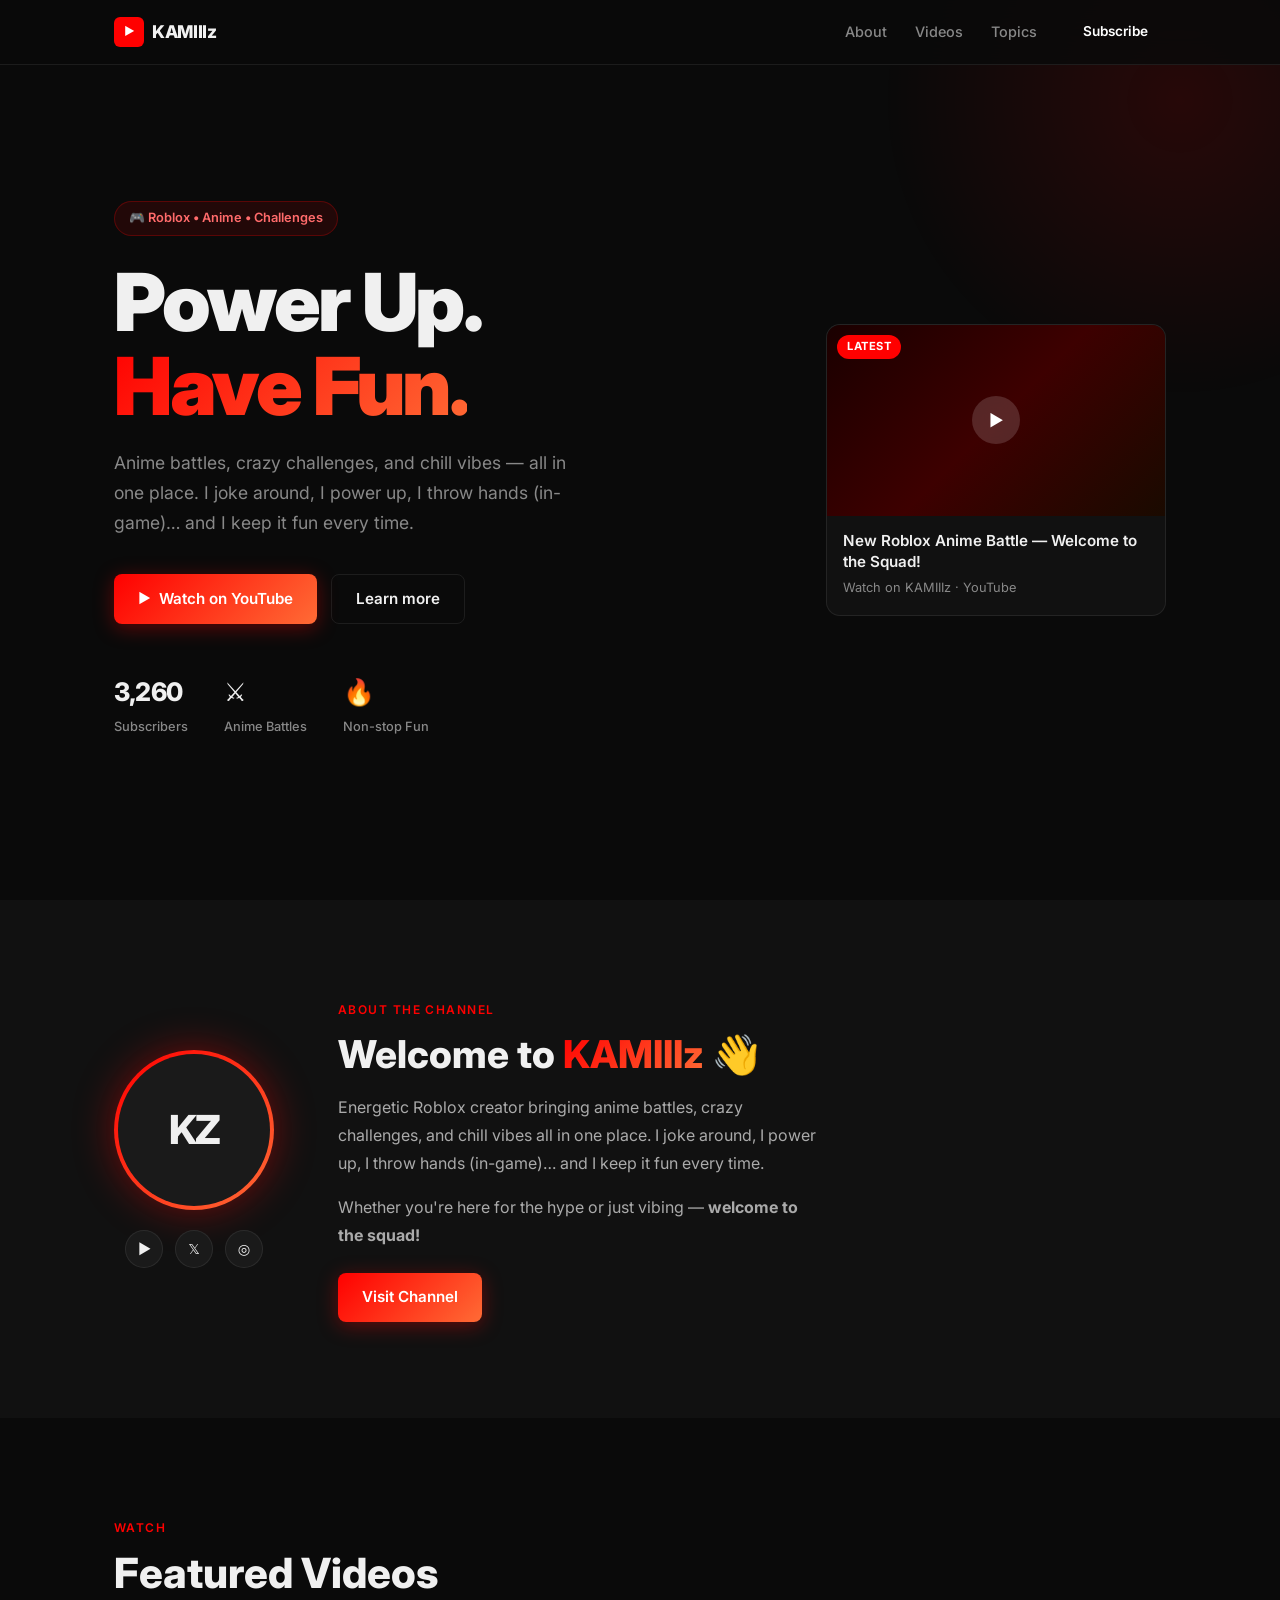
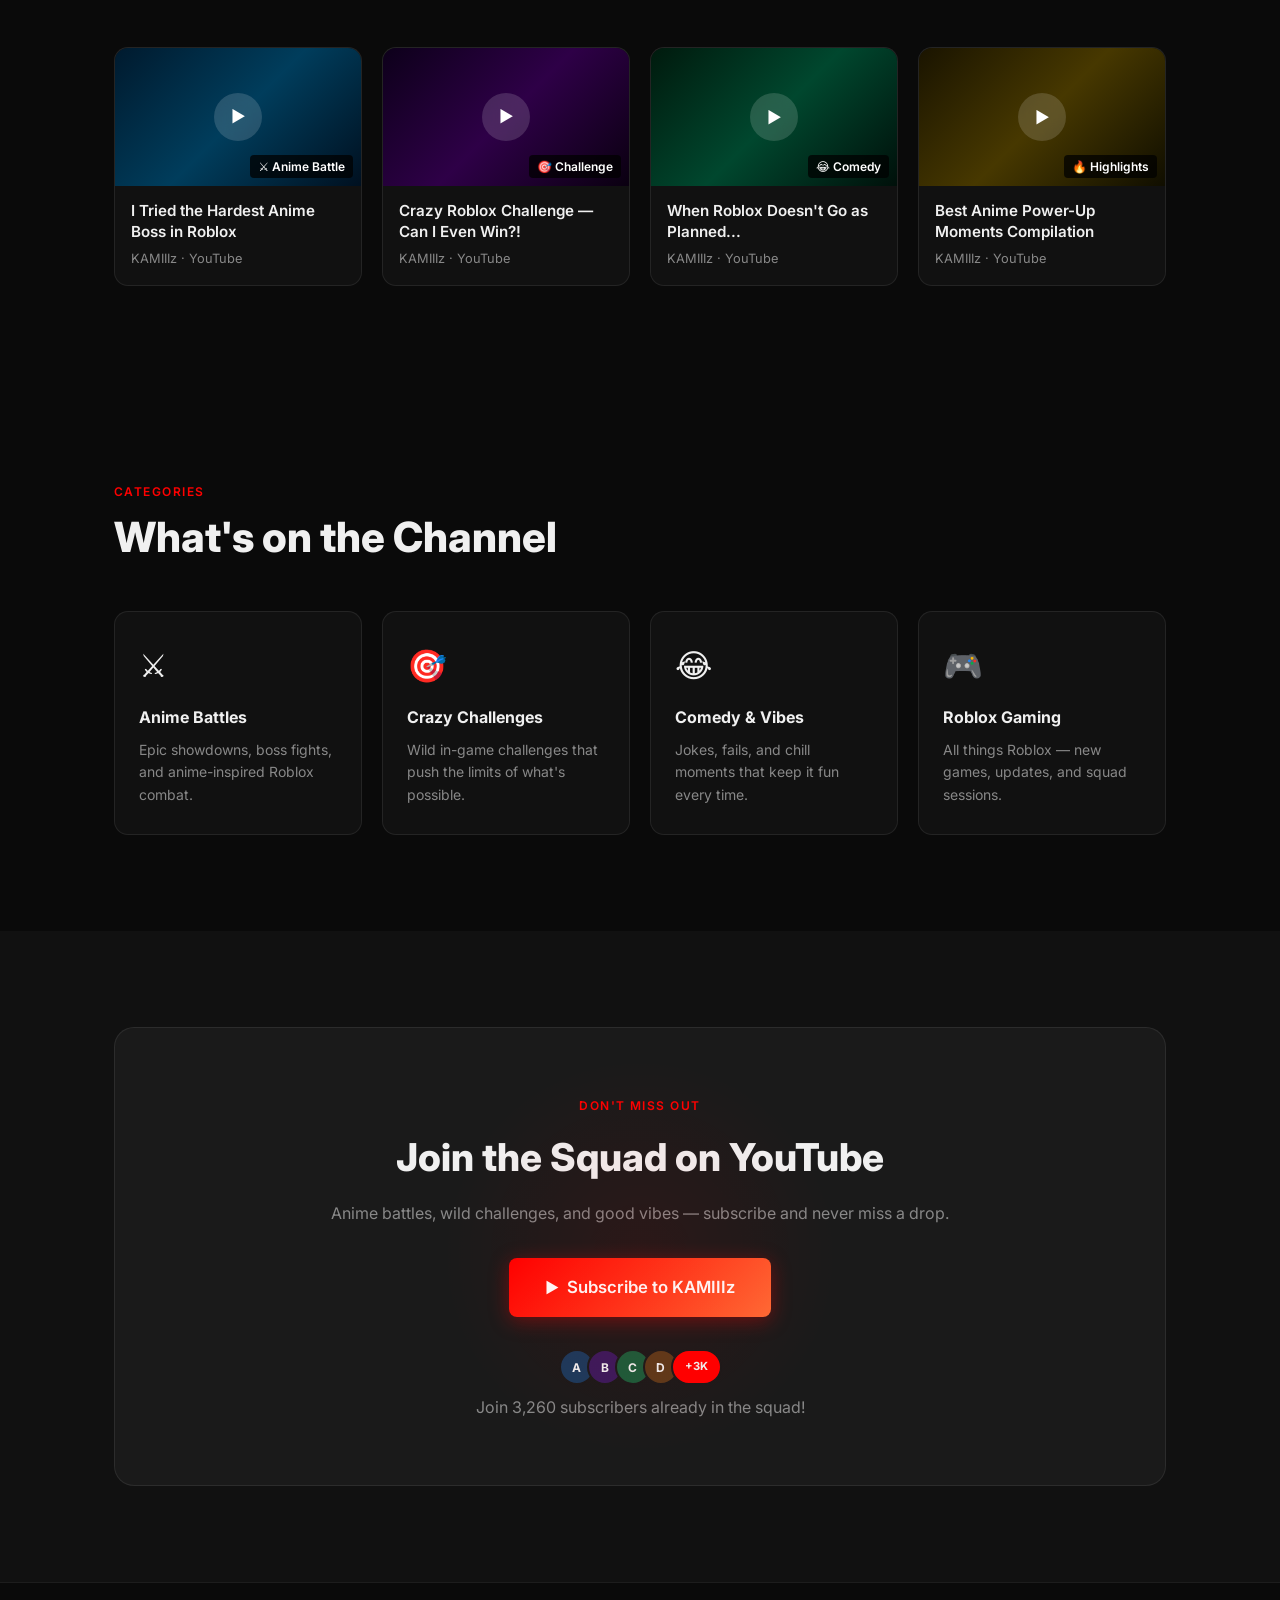
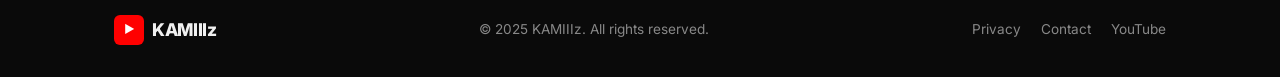
==== commit 06cc1cfd: "Update subscriber count to 3,260 https://claude.ai/code/session_01M8yYZeyZ5GnDNnfgoQWBkb" ====
--- a/index.html
+++ b/index.html
@@ -49,8 +49,8 @@
       </div>
       <div class="hero__stats">
         <div class="stat">
-          <span class="stat__num">🎮</span>
-          <span class="stat__label">Roblox Creator</span>
+          <span class="stat__num">3,260</span>
+          <span class="stat__label">Subscribers</span>
         </div>
         <div class="stat">
           <span class="stat__num">⚔️</span>
@@ -210,9 +210,9 @@
           <div class="sub-avatar">B</div>
           <div class="sub-avatar">C</div>
           <div class="sub-avatar">D</div>
-          <div class="sub-avatar">Squad</div>
-        </div>
-        <p class="subscribe__social-proof">Be part of the KAMIIIz squad — subscribe today!</p>
+          <div class="sub-avatar">+3K</div>
+        </div>
+        <p class="subscribe__social-proof">Join 3,260 subscribers already in the squad!</p>
       </div>
     </div>
   </section>
